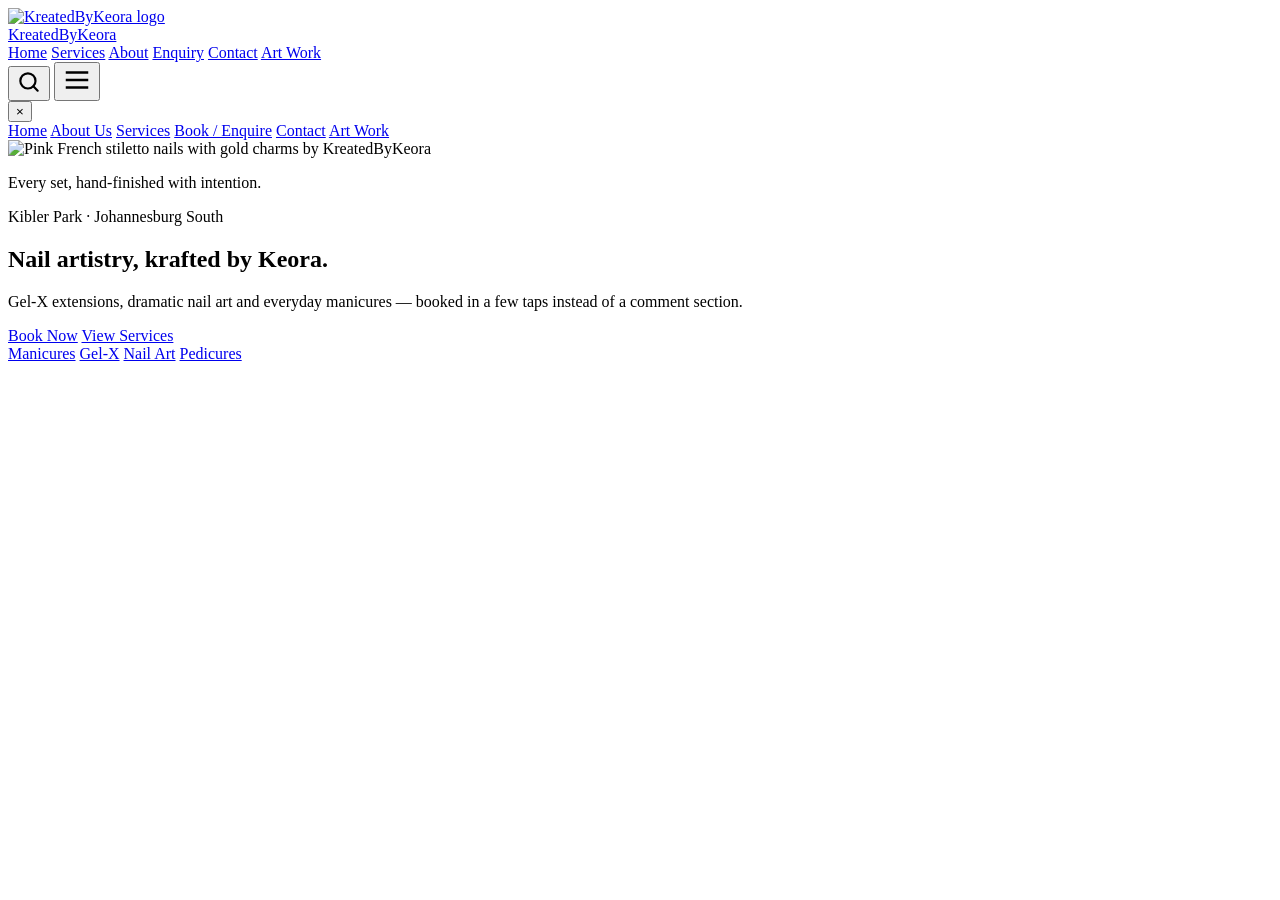
==== index.html @ 363672fc "Add quick categories section to index.html" ====
<!DOCTYPE html>
<html lang="en">
<head>
<meta charset="UTF-8">
<meta name="viewport" content="width=device-width, initial-scale=1.0">
<title>KreatedByKeora — Nail Artistry Studio, Kibler Park</title>
<meta name="description" content="Gel-X extensions, custom nail art and manicures by Keora — a nail artistry studio based in Kibler Park, Johannesburg South. Book online.">
<meta name="keywords" content="nail artist Johannesburg South, Kibler Park nail studio, Gel-X extensions, custom nail art, manicure, pedicure, book nails online, KreatedByKeora">
<meta name="author" content="Nonkululeko Sibiya">
<meta name="referrer" content="strict-origin-when-cross-origin">
<meta name="robots" content="index, follow">

<link rel="preconnect" href="https://fonts.googleapis.com">
<link rel="preconnect" href="https://fonts.gstatic.com" crossorigin>
<link href="https://fonts.googleapis.com/css2?family=Fraunces:opsz,wght@9..144,500;9..144,600;9..144,700&family=Manrope:wght@400;500;600;700&display=swap" rel="stylesheet">
<link rel="stylesheet" href="css/style.css">
</head>
<body>
<!-- ============ HEADER ============ -->
<header class="site-header">
  <div class="wrap">
    <a href="index.html" class="brand">
      <img src="images/hero/logo-96.jpg" width="34" height="34" alt="KreatedByKeora logo">
      <br>
      KreatedByKeora
    </a>
 <nav class="top-links" aria-label="Primary">
      <a href="index.html" class="active" aria-current="page">Home</a>
      <a href="services.html">Services</a>
      <a href="about.html">About</a>
      <a href="enquiry.html">Enquiry</a>
      <a href="contact.html">Contact</a>
      <a href="art_work.html">Art Work</a>
    </nav>
    <div class="header-actions">
      <button class="search-toggle" type="button" aria-label="Search the website" aria-expanded="false" aria-controls="search-panel" data-search-open>
        <svg width="26px" height="26px" viewBox="0 0 24 24" fill="none" stroke="currentColor" stroke-width="2" stroke-linecap="round" aria-hidden="true"><circle cx="11" cy="11" r="7"/><path d="M20 20l-4-4"/></svg>
      </button>
      <button class="menu-toggle" aria-label="Open menu" aria-expanded="false" data-menu-open>
      <svg  width="30px" height="30px" viewBox="0 0 24 24" fill="none" stroke="currentColor" stroke-width="2"><path d="M3 6h18M3 12h18M3 18h18"/></svg>
    </button>
    </div>
  </div>
</header>

<!-- ============ SITE SEARCH PANEL (opened by the magnifier in the header; logic in js/search.js) ============ -->
<div class="search-panel" id="search-panel" data-search-panel hidden>
  <div class="wrap">
    <form class="search-form" role="search" data-search-form novalidate>
      <label class="sr-only" for="site-search">Search the KreatedByKeora website</label>
      <input type="search" id="site-search" name="q" placeholder="Search services, prices, art work…" autocomplete="off" data-search-input>
      <button type="button" class="search-close" aria-label="Close search" data-search-close>&times;</button>
    </form>
    <p class="search-status" role="status" aria-live="polite" data-search-status>Search services, prices, policies, art work and more.</p>
    <ul class="search-results" data-search-results></ul>
  </div>
</div>

<!-- ============ MOBILE DRAWER ============ -->
<div class="drawer" data-drawer>
  <div class="drawer-panel">
    <button class="drawer-close" aria-label="Close menu" data-menu-close>&times;</button>
    <nav aria-label="Mobile">
      <a href="index.html">Home</a>
      <a href="about.html">About Us</a>
      <a href="services.html">Services</a>
      <a href="enquiry.html">Book / Enquire</a>
      <a href="contact.html">Contact</a>
      <a href="art_work.html">Art Work</a>

    </nav>
  </div>
</div>

<main>
  <div class="wrap">

    <!-- ============ HERO ============ -->
    <section class="hero">
      <div class="hero-media">
        <picture>
              <source type="image/webp" srcset="images/portfolio/thumbs/pink-french-gold-charms-stilettos-480.webp 480w, images/portfolio/thumbs/pink-french-gold-charms-stilettos-960.webp 960w, images/portfolio/pink-french-gold-charms-stilettos.webp 1200w" sizes="(min-width: 860px) 50vw, 100vw">
              <img src="images/portfolio/thumbs/pink-french-gold-charms-stilettos-960.jpg" srcset="images/portfolio/thumbs/pink-french-gold-charms-stilettos-480.jpg 480w, images/portfolio/thumbs/pink-french-gold-charms-stilettos-960.jpg 960w, images/portfolio/pink-french-gold-charms-stilettos.jpg 1200w" sizes="(min-width: 860px) 50vw, 100vw" width="1200" height="1228" alt="Pink French stiletto nails with gold charms by KreatedByKeora" fetchpriority="high" decoding="async">
            </picture>
       <p><span class="hero-caption">Every set, hand-finished with intention.</span></p>
      </div>
 <div class="hero-copy">
        <span class="eyebrow">Kibler Park · Johannesburg South</span>
        <h1>Nail artistry, <span>krafted</span> by Keora.</h1>
        <div class="swipe"></div>
        <p>Gel-X extensions, dramatic nail art and everyday manicures — booked in a few taps instead of a comment section.</p>
        <div class="hero-actions">
          <a href="enquiry.html" class="btn btn-primary">Book Now</a>
          <a href="services.html" class="btn btn-outline">View Services</a>
        </div>
      </div>
    </section>

 <!-- Quick categories -->
    <section> 
      <div class="chip-row">
        <a class="chip active" href="services.html#manicures">Manicures</a>
        <a class="chip" href="services.html#gel-x">Gel-X</a>
        <a class="chip" href="services.html#nail-art">Nail Art</a>
        <a class="chip" href="services.html#pedicures">Pedicures</a>
      </div>
    </section>
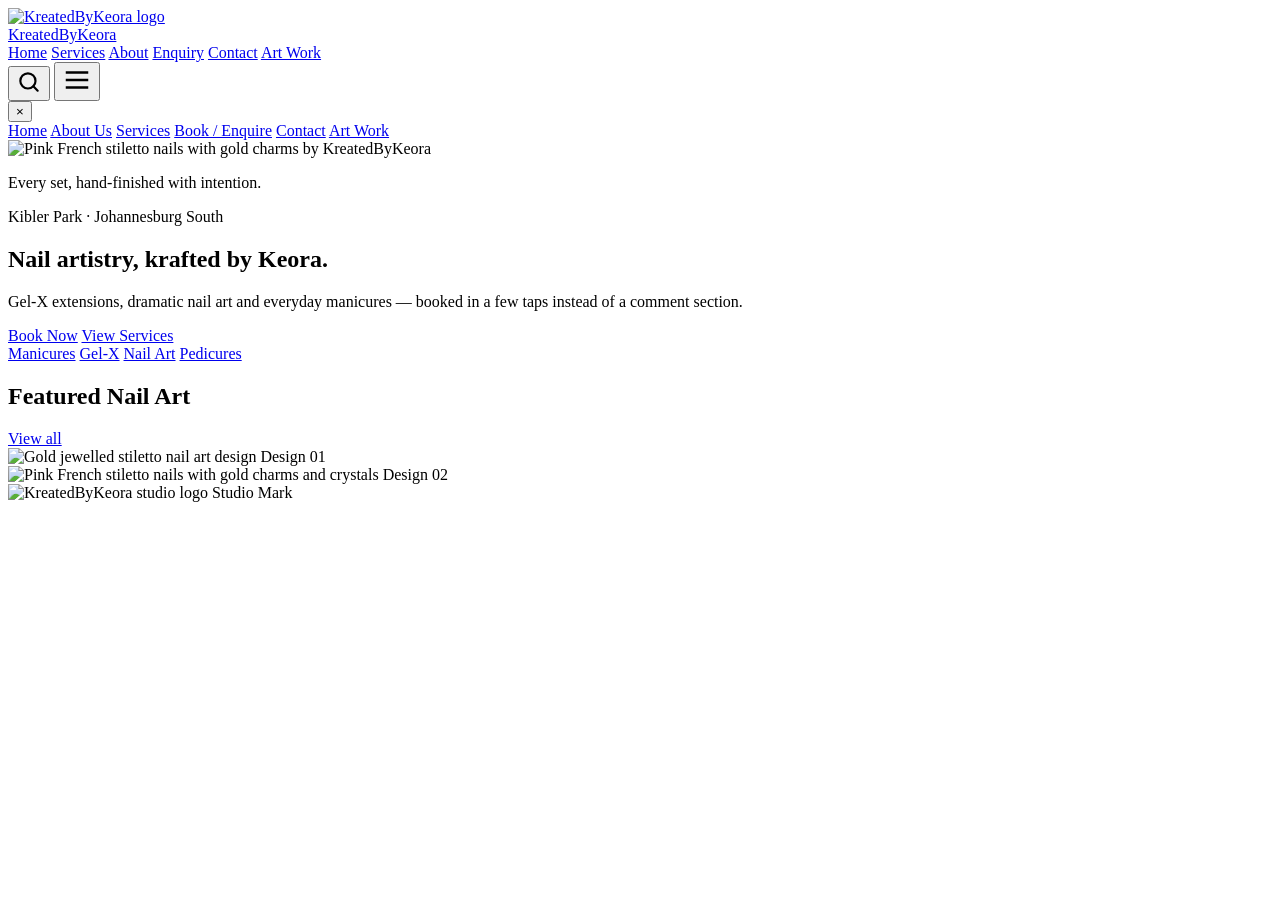
==== commit ecb68a7a: "Add featured nail art section to index.html Added a new section for featured nail art with images an" ====
--- a/index.html
+++ b/index.html
@@ -106,6 +106,33 @@
       </div>
     </section>
 
+  <!-- Featured nail art -->
+    <section>
+      <div class="section-head">
+        <h2>Featured Nail Art</h2>
+        <a href="services.html" class="see-all">View all</a>
+      </div>
+      <div class="grid-3">
+        <div class="thumb">
+          <picture>
+              <source type="image/webp" srcset="images/portfolio/thumbs/gold-jewel-nails-480.webp 480w, images/portfolio/thumbs/gold-jewel-nails-960.webp 960w" sizes="(min-width: 1120px) 360px, (min-width: 600px) 33vw, 50vw">
+              <img src="images/portfolio/thumbs/gold-jewel-nails-480.jpg" srcset="images/portfolio/thumbs/gold-jewel-nails-480.jpg 480w, images/portfolio/thumbs/gold-jewel-nails-960.jpg 960w" sizes="(min-width: 1120px) 360px, (min-width: 600px) 33vw, 50vw" width="480" height="640" alt="Gold jewelled stiletto nail art design" loading="lazy" decoding="async">
+            </picture>
+          <span class="thumb-label">Design 01</span>
+        </div>
+        <div class="thumb">
+          <picture>
+              <source type="image/webp" srcset="images/portfolio/thumbs/pink-french-gold-charms-stilettos-480.webp 480w, images/portfolio/thumbs/pink-french-gold-charms-stilettos-960.webp 960w" sizes="(min-width: 1120px) 360px, (min-width: 600px) 33vw, 50vw">
+              <img src="images/portfolio/thumbs/pink-french-gold-charms-stilettos-480.jpg" srcset="images/portfolio/thumbs/pink-french-gold-charms-stilettos-480.jpg 480w, images/portfolio/thumbs/pink-french-gold-charms-stilettos-960.jpg 960w" sizes="(min-width: 1120px) 360px, (min-width: 600px) 33vw, 50vw" width="480" height="491" alt="Pink French stiletto nails with gold charms and crystals" loading="lazy" decoding="async">
+            </picture>
+          <span class="thumb-label">Design 02</span>
+        </div>
+        <div class="thumb">
+          <img src="images/hero/logo.jpeg" width="429" height="429" alt="KreatedByKeora studio logo" loading="lazy" decoding="async">
+          <span class="thumb-label">Studio Mark</span>
+        </div>
+      </div>
+    </section>
 
 
 
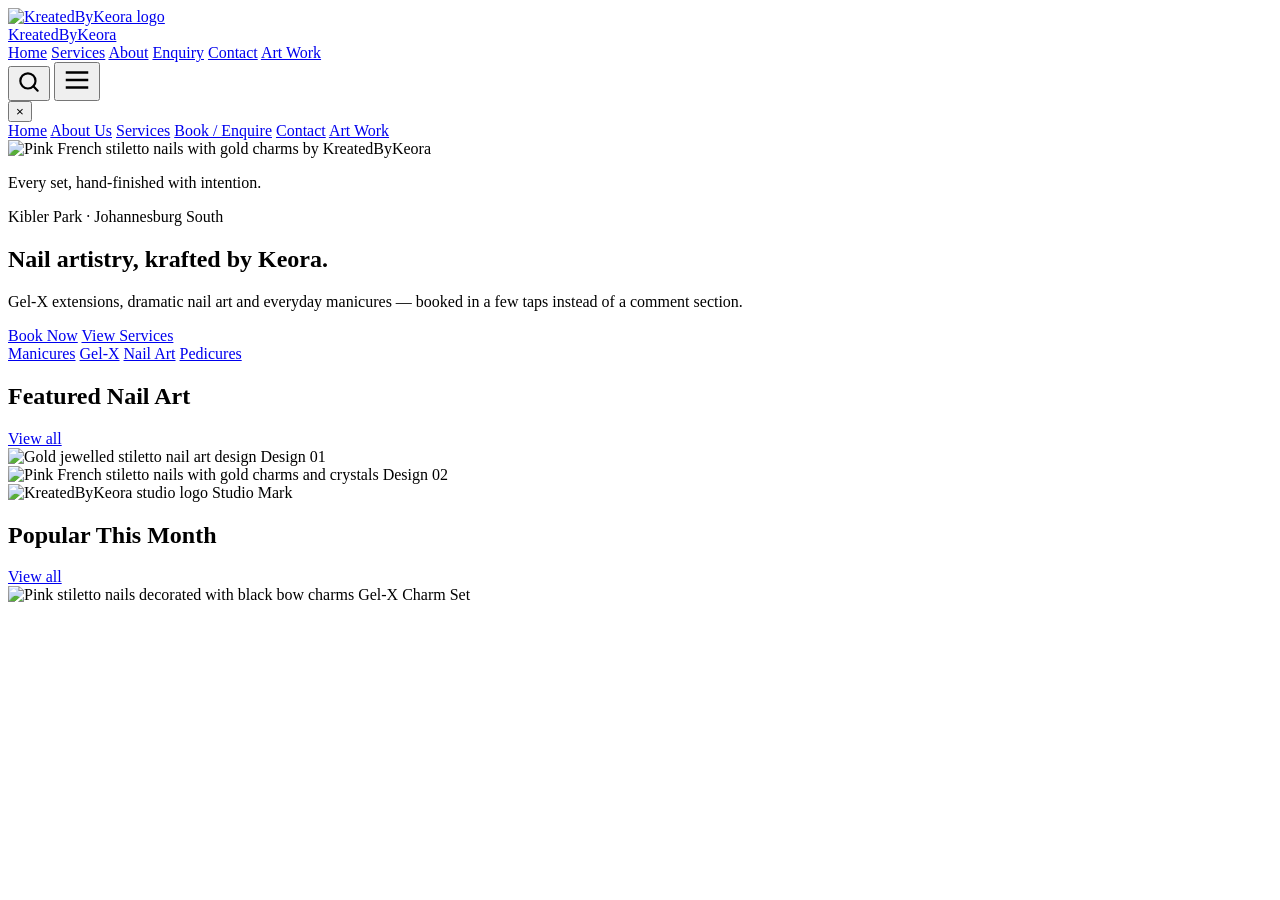
==== commit 1fef9c86: "Add 'Popular This Month' section to index.html Added a new section for popular items this month with" ====
--- a/index.html
+++ b/index.html
@@ -134,7 +134,21 @@
       </div>
     </section>
 
-
+ <!-- Popular this month -->
+    <section>
+      <div class="section-head">
+        <h2>Popular This Month</h2>
+        <a href="services.html" class="see-all">View all</a>
+      </div>
+      <div class="grid-3">
+        <div class="thumb">
+          <picture>
+              <source type="image/webp" srcset="images/portfolio/thumbs/black-bow-charm-nails-480.webp 480w, images/portfolio/thumbs/black-bow-charm-nails-960.webp 960w" sizes="(min-width: 1120px) 360px, (min-width: 600px) 33vw, 50vw">
+              <img src="images/portfolio/thumbs/black-bow-charm-nails-480.jpg" srcset="images/portfolio/thumbs/black-bow-charm-nails-480.jpg 480w, images/portfolio/thumbs/black-bow-charm-nails-960.jpg 960w" sizes="(min-width: 1120px) 360px, (min-width: 600px) 33vw, 50vw" width="480" height="566" alt="Pink stiletto nails decorated with black bow charms" loading="lazy" decoding="async">
+            </picture>
+          <span class="thumb-label">Gel-X Charm Set</span>
+        </div>
+   
 
 
 
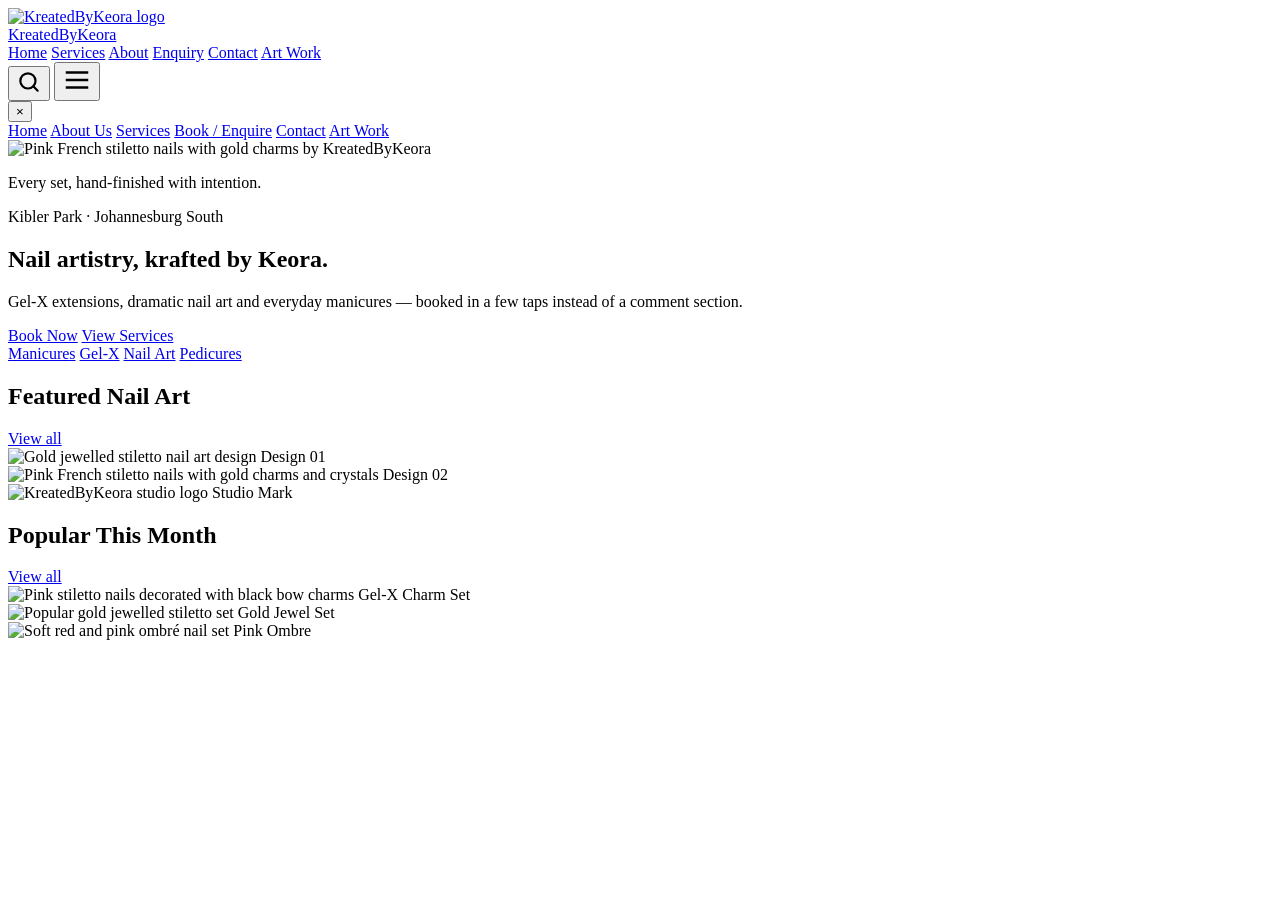
==== commit 37c5a093: "Add new nail sets to portfolio section" ====
--- a/index.html
+++ b/index.html
@@ -148,7 +148,23 @@
             </picture>
           <span class="thumb-label">Gel-X Charm Set</span>
         </div>
-   
+    <div class="thumb">
+          <picture>
+              <source type="image/webp" srcset="images/portfolio/thumbs/gold-jewelled-stilettos-480.webp 480w, images/portfolio/thumbs/gold-jewelled-stilettos-960.webp 960w" sizes="(min-width: 1120px) 360px, (min-width: 600px) 33vw, 50vw">
+              <img src="images/portfolio/thumbs/gold-jewelled-stilettos-480.jpg" srcset="images/portfolio/thumbs/gold-jewelled-stilettos-480.jpg 480w, images/portfolio/thumbs/gold-jewelled-stilettos-960.jpg 960w" sizes="(min-width: 1120px) 360px, (min-width: 600px) 33vw, 50vw" width="480" height="640" alt="Popular gold jewelled stiletto set" loading="lazy" decoding="async">
+            </picture>
+          <span class="thumb-label">Gold Jewel Set</span>
+        </div>
+        <div class="thumb">
+          <picture>
+              <source type="image/webp" srcset="images/portfolio/thumbs/red-pink-ombre-nails-480.webp 480w, images/portfolio/thumbs/red-pink-ombre-nails-960.webp 960w" sizes="(min-width: 1120px) 360px, (min-width: 600px) 33vw, 50vw">
+              <img src="images/portfolio/thumbs/red-pink-ombre-nails-480.jpg" srcset="images/portfolio/thumbs/red-pink-ombre-nails-480.jpg 480w, images/portfolio/thumbs/red-pink-ombre-nails-960.jpg 960w" sizes="(min-width: 1120px) 360px, (min-width: 600px) 33vw, 50vw" width="480" height="640" alt="Soft red and pink ombré nail set" loading="lazy" decoding="async">
+            </picture>
+          <span class="thumb-label">Pink Ombre</span>
+        </div>
+      </div>
+    </section>
+
 
 
 
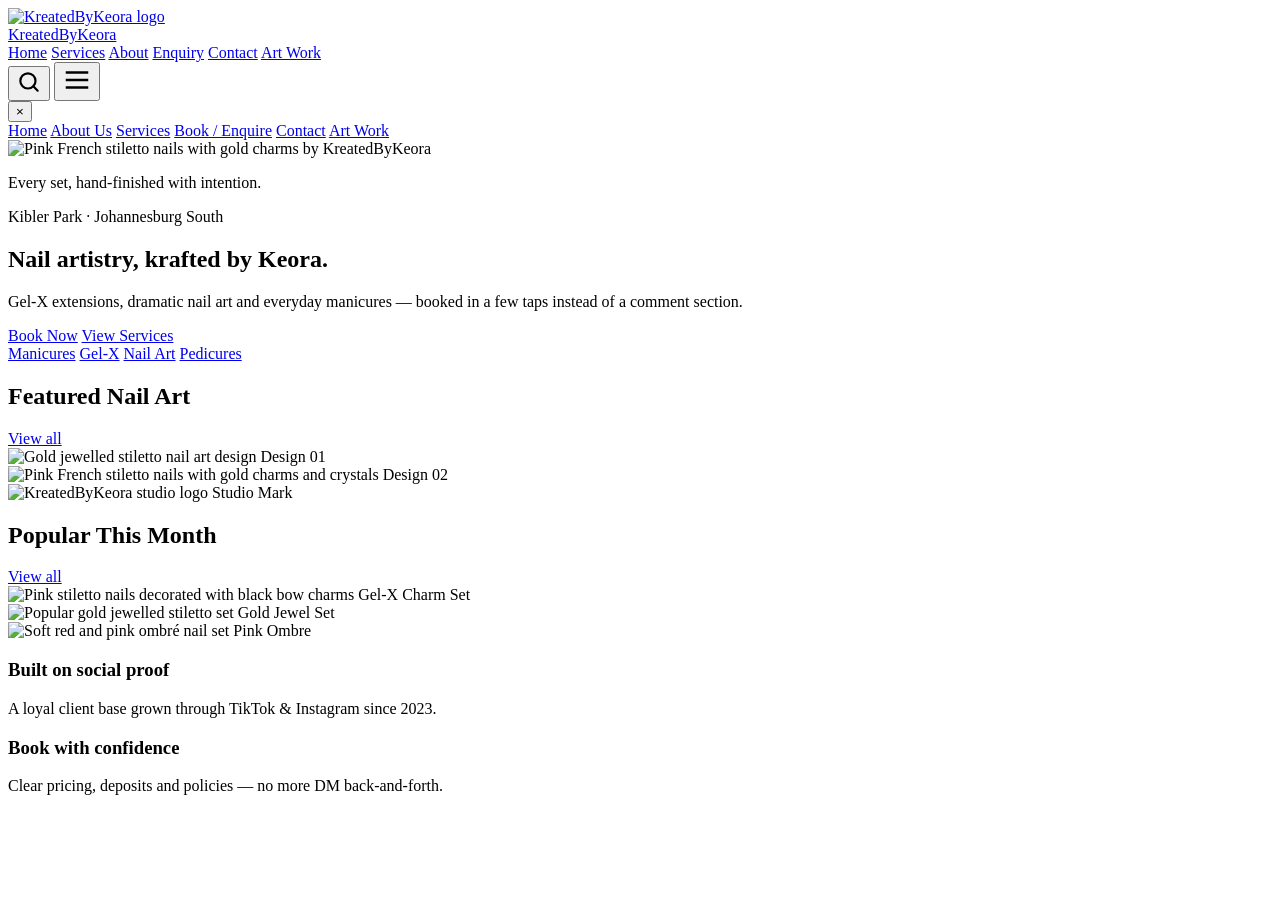
==== commit e0fa19e1: "Add trust section with client confidence pillars Added a new section highlighting trust factors for " ====
--- a/index.html
+++ b/index.html
@@ -165,6 +165,22 @@
       </div>
     </section>
 
+ <!-- Trust strip -->
+    <section>
+      <div class="pillars">
+        <div class="pillar">
+          <h3>Built on social proof</h3>
+          <p>A loyal client base grown through TikTok &amp; Instagram since 2023.</p>
+        </div>
+        <div class="pillar">
+          <h3>Book with confidence</h3>
+          <p>Clear pricing, deposits and policies — no more DM back-and-forth.</p>
+        </div>
+      </div>
+    </section>
+
+  </div>
+</main>
 
 
 
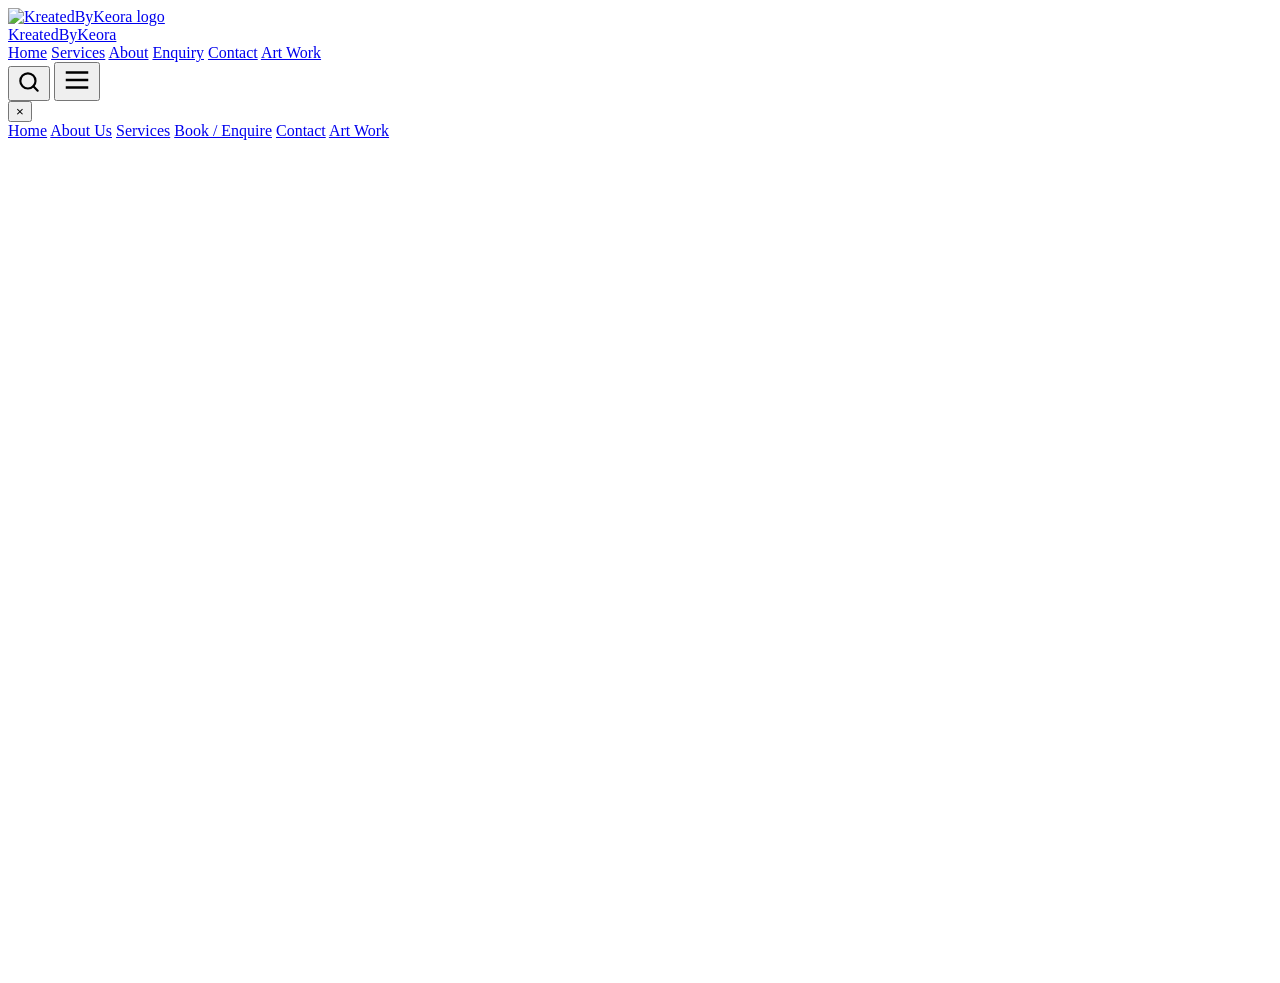
==== commit e324504f: "Add footer section with social links and scripts" ====
--- a/index.html
+++ b/index.html
@@ -182,6 +182,28 @@
   </div>
 </main>
 
+<!-- ============ FOOTER ============ -->
+<footer class="site-footer">
+  <div class="wrap">
+    <div class="brand"><img src="images/hero/logo-96.jpg" width="32" height="32" alt="" loading="lazy"> KreatedByKeora</div>
+    <p>Nail artistry studio based in Kibler Park, Johannesburg South. Bookings via website form or WhatsApp.</p>
+    <div class="social-row">
+      <a class="social-btn whatsapp" href="https://wa.me/27820951275" target="_blank" rel="noopener">WhatsApp</a>
+      <a class="social-btn" href="tel:+27820951275">Call</a>
+    </div>
+    <div class="footer-links">
+      <a href="https://instagram.com/kreatedbykeora" target="_blank" rel="noopener">Instagram</a>
+      <a href="https://tiktok.com/@kreatedbykeora" target="_blank" rel="noopener">TikTok</a>
+      <a href="contact.html">Studio address</a>
+    </div>
+    <p>&copy; Nonkululeko Sibiya ST10502108 2026 KreatedByKeora. All rights reserved.</p>
+  </div>
+</footer>
+
+<script src="js/main.js" defer></script>
+<script src="js/search.js" defer></script>
+</body>
+</html>
 
 
 
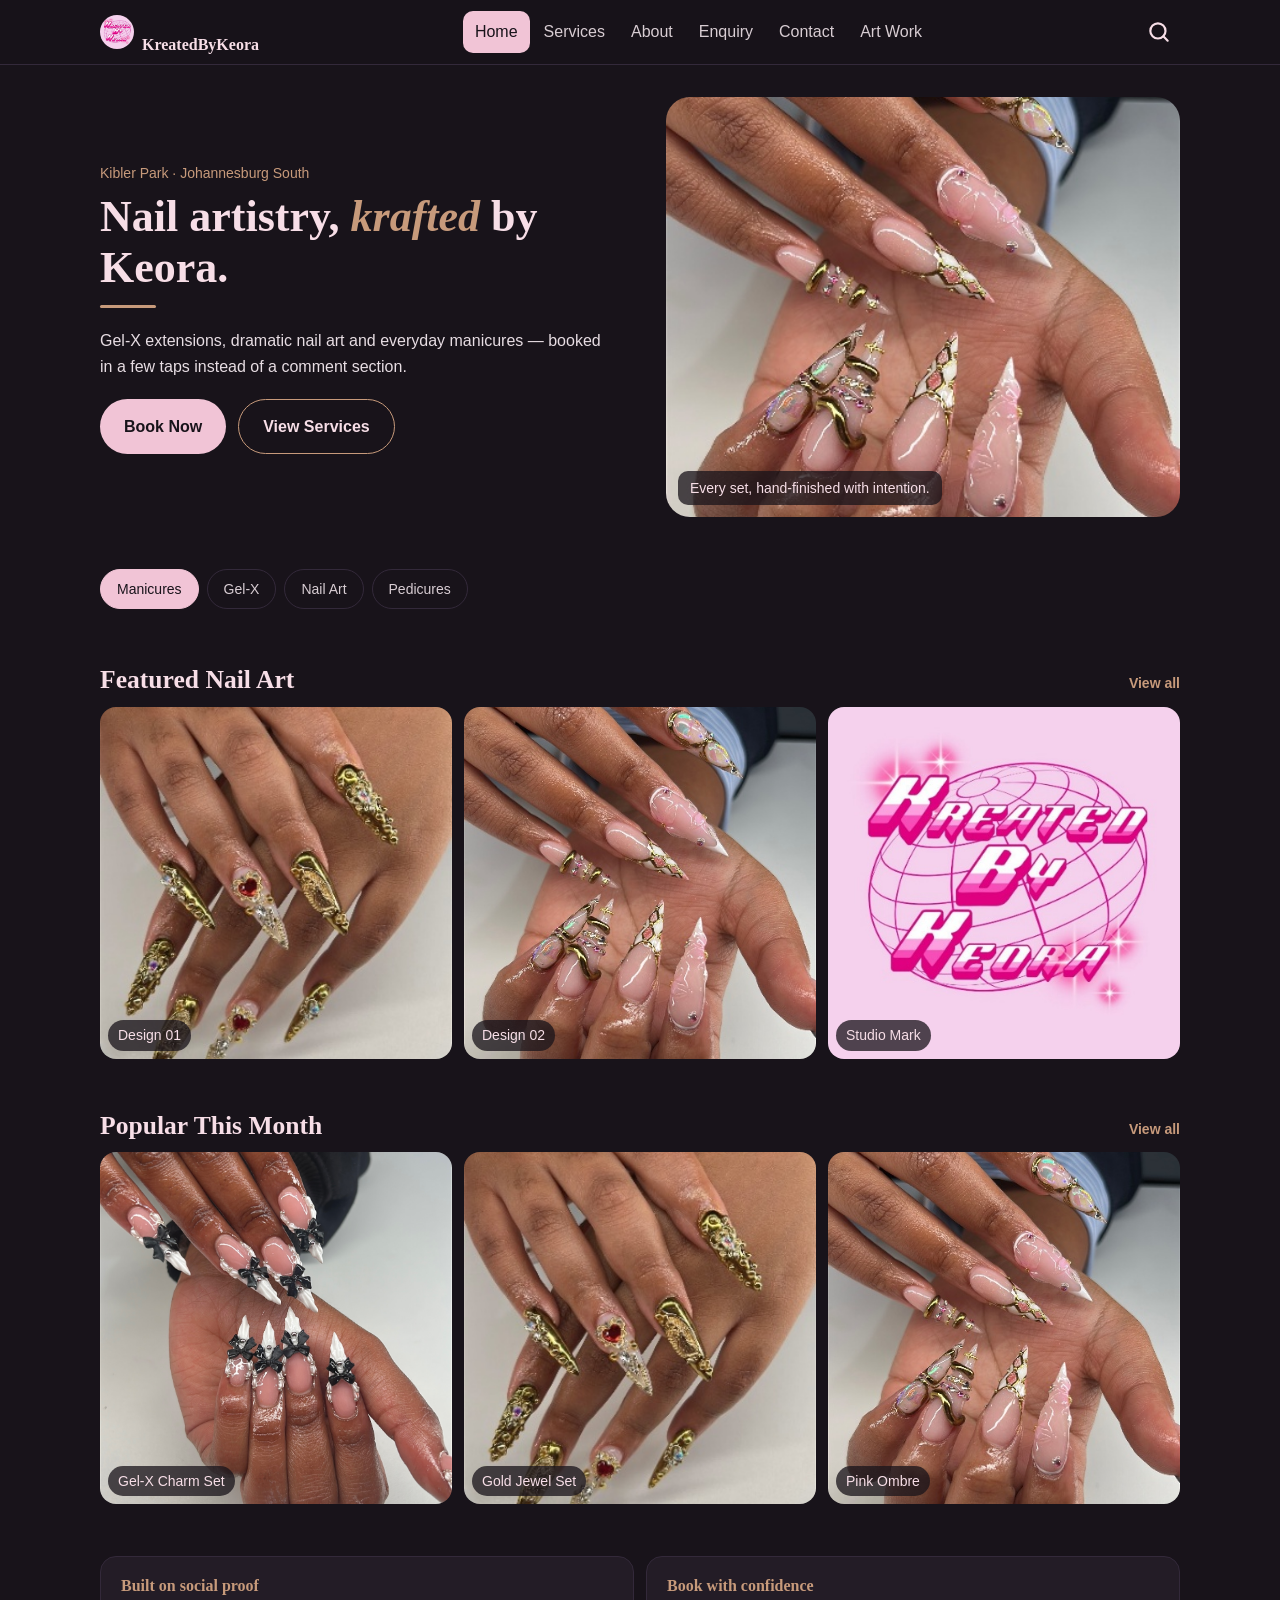
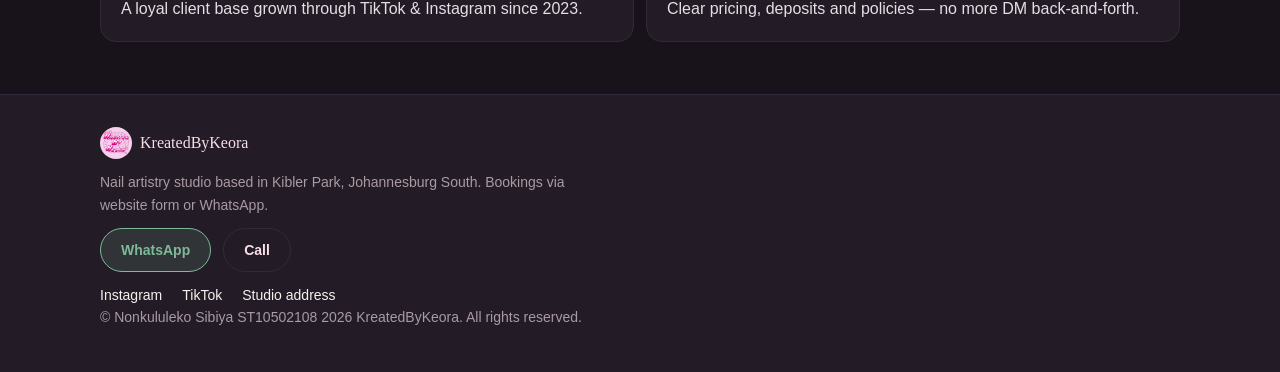
==== commit 148a89b9: "Code arrangement" ====
--- a/index.html
+++ b/index.html
@@ -16,21 +16,22 @@
 <link rel="stylesheet" href="css/style.css">
 </head>
 <body>
+
 <!-- ============ HEADER ============ -->
 <header class="site-header">
   <div class="wrap">
     <a href="index.html" class="brand">
-      <img src="images/hero/logo-96.jpg" width="34" height="34" alt="KreatedByKeora logo">
+      <img src="images/hero/logo.jpeg" alt="KreatedByKeora logo">
       <br>
       KreatedByKeora
     </a>
- <nav class="top-links" aria-label="Primary">
-      <a href="index.html" class="active" aria-current="page">Home</a>
+    <nav class="top-links" aria-label="Primary">
+      <a href="index.html" class="active">Home</a>
       <a href="services.html">Services</a>
       <a href="about.html">About</a>
       <a href="enquiry.html">Enquiry</a>
       <a href="contact.html">Contact</a>
-      <a href="art_work.html">Art Work</a>
+      <a href="art_work.html"> Art Work</a>
     </nav>
     <div class="header-actions">
       <button class="search-toggle" type="button" aria-label="Search the website" aria-expanded="false" aria-controls="search-panel" data-search-open>
@@ -56,6 +57,7 @@
   </div>
 </div>
 
+
 <!-- ============ MOBILE DRAWER ============ -->
 <div class="drawer" data-drawer>
   <div class="drawer-panel">
@@ -66,7 +68,7 @@
       <a href="services.html">Services</a>
       <a href="enquiry.html">Book / Enquire</a>
       <a href="contact.html">Contact</a>
-      <a href="art_work.html">Art Work</a>
+      <a href="art_work.html"> Art Work</a>
 
     </nav>
   </div>
@@ -78,13 +80,10 @@
     <!-- ============ HERO ============ -->
     <section class="hero">
       <div class="hero-media">
-        <picture>
-              <source type="image/webp" srcset="images/portfolio/thumbs/pink-french-gold-charms-stilettos-480.webp 480w, images/portfolio/thumbs/pink-french-gold-charms-stilettos-960.webp 960w, images/portfolio/pink-french-gold-charms-stilettos.webp 1200w" sizes="(min-width: 860px) 50vw, 100vw">
-              <img src="images/portfolio/thumbs/pink-french-gold-charms-stilettos-960.jpg" srcset="images/portfolio/thumbs/pink-french-gold-charms-stilettos-480.jpg 480w, images/portfolio/thumbs/pink-french-gold-charms-stilettos-960.jpg 960w, images/portfolio/pink-french-gold-charms-stilettos.jpg 1200w" sizes="(min-width: 860px) 50vw, 100vw" width="1200" height="1228" alt="Pink French stiletto nails with gold charms by KreatedByKeora" fetchpriority="high" decoding="async">
-            </picture>
+        <img src="images/portfolio/pink-french-charms.jpeg" alt="Pink chrome nail art with gold charms by KreatedByKeora">
        <p><span class="hero-caption">Every set, hand-finished with intention.</span></p>
       </div>
- <div class="hero-copy">
+      <div class="hero-copy">
         <span class="eyebrow">Kibler Park · Johannesburg South</span>
         <h1>Nail artistry, <span>krafted</span> by Keora.</h1>
         <div class="swipe"></div>
@@ -106,7 +105,7 @@
       </div>
     </section>
 
-  <!-- Featured nail art -->
+    <!-- Featured nail art -->
     <section>
       <div class="section-head">
         <h2>Featured Nail Art</h2>
@@ -114,27 +113,21 @@
       </div>
       <div class="grid-3">
         <div class="thumb">
-          <picture>
-              <source type="image/webp" srcset="images/portfolio/thumbs/gold-jewel-nails-480.webp 480w, images/portfolio/thumbs/gold-jewel-nails-960.webp 960w" sizes="(min-width: 1120px) 360px, (min-width: 600px) 33vw, 50vw">
-              <img src="images/portfolio/thumbs/gold-jewel-nails-480.jpg" srcset="images/portfolio/thumbs/gold-jewel-nails-480.jpg 480w, images/portfolio/thumbs/gold-jewel-nails-960.jpg 960w" sizes="(min-width: 1120px) 360px, (min-width: 600px) 33vw, 50vw" width="480" height="640" alt="Gold jewelled stiletto nail art design" loading="lazy" decoding="async">
-            </picture>
+          <img src="images/portfolio/gold-jewel-nails.jpeg" alt="Gold jewelled stiletto nail art design">
           <span class="thumb-label">Design 01</span>
         </div>
         <div class="thumb">
-          <picture>
-              <source type="image/webp" srcset="images/portfolio/thumbs/pink-french-gold-charms-stilettos-480.webp 480w, images/portfolio/thumbs/pink-french-gold-charms-stilettos-960.webp 960w" sizes="(min-width: 1120px) 360px, (min-width: 600px) 33vw, 50vw">
-              <img src="images/portfolio/thumbs/pink-french-gold-charms-stilettos-480.jpg" srcset="images/portfolio/thumbs/pink-french-gold-charms-stilettos-480.jpg 480w, images/portfolio/thumbs/pink-french-gold-charms-stilettos-960.jpg 960w" sizes="(min-width: 1120px) 360px, (min-width: 600px) 33vw, 50vw" width="480" height="491" alt="Pink French stiletto nails with gold charms and crystals" loading="lazy" decoding="async">
-            </picture>
+          <img src="images/portfolio/pink-french-charms.jpeg" alt="Pink chrome nails with gold charm accents">
           <span class="thumb-label">Design 02</span>
         </div>
         <div class="thumb">
-          <img src="images/hero/logo.jpeg" width="429" height="429" alt="KreatedByKeora studio logo" loading="lazy" decoding="async">
+          <img src="images/hero/logo.jpeg" alt="KreatedByKeora studio logo">
           <span class="thumb-label">Studio Mark</span>
         </div>
       </div>
     </section>
 
- <!-- Popular this month -->
+    <!-- Popular this month -->
     <section>
       <div class="section-head">
         <h2>Popular This Month</h2>
@@ -142,38 +135,29 @@
       </div>
       <div class="grid-3">
         <div class="thumb">
-          <picture>
-              <source type="image/webp" srcset="images/portfolio/thumbs/black-bow-charm-nails-480.webp 480w, images/portfolio/thumbs/black-bow-charm-nails-960.webp 960w" sizes="(min-width: 1120px) 360px, (min-width: 600px) 33vw, 50vw">
-              <img src="images/portfolio/thumbs/black-bow-charm-nails-480.jpg" srcset="images/portfolio/thumbs/black-bow-charm-nails-480.jpg 480w, images/portfolio/thumbs/black-bow-charm-nails-960.jpg 960w" sizes="(min-width: 1120px) 360px, (min-width: 600px) 33vw, 50vw" width="480" height="566" alt="Pink stiletto nails decorated with black bow charms" loading="lazy" decoding="async">
-            </picture>
+          <img src="images/portfolio/black-bow-charm-nails.jpg" alt="Popular gel-x design with pastel charms">
           <span class="thumb-label">Gel-X Charm Set</span>
         </div>
-    <div class="thumb">
-          <picture>
-              <source type="image/webp" srcset="images/portfolio/thumbs/gold-jewelled-stilettos-480.webp 480w, images/portfolio/thumbs/gold-jewelled-stilettos-960.webp 960w" sizes="(min-width: 1120px) 360px, (min-width: 600px) 33vw, 50vw">
-              <img src="images/portfolio/thumbs/gold-jewelled-stilettos-480.jpg" srcset="images/portfolio/thumbs/gold-jewelled-stilettos-480.jpg 480w, images/portfolio/thumbs/gold-jewelled-stilettos-960.jpg 960w" sizes="(min-width: 1120px) 360px, (min-width: 600px) 33vw, 50vw" width="480" height="640" alt="Popular gold jewelled stiletto set" loading="lazy" decoding="async">
-            </picture>
+        <div class="thumb">
+          <img src="images/portfolio/gold-jewel-nails.jpeg" alt="Popular gold jewelled stiletto set">
           <span class="thumb-label">Gold Jewel Set</span>
         </div>
         <div class="thumb">
-          <picture>
-              <source type="image/webp" srcset="images/portfolio/thumbs/red-pink-ombre-nails-480.webp 480w, images/portfolio/thumbs/red-pink-ombre-nails-960.webp 960w" sizes="(min-width: 1120px) 360px, (min-width: 600px) 33vw, 50vw">
-              <img src="images/portfolio/thumbs/red-pink-ombre-nails-480.jpg" srcset="images/portfolio/thumbs/red-pink-ombre-nails-480.jpg 480w, images/portfolio/thumbs/red-pink-ombre-nails-960.jpg 960w" sizes="(min-width: 1120px) 360px, (min-width: 600px) 33vw, 50vw" width="480" height="640" alt="Soft red and pink ombré nail set" loading="lazy" decoding="async">
-            </picture>
+          <img src="images/portfolio/pink-french-charms.jpeg" alt="Soft pink ombre nail set">
           <span class="thumb-label">Pink Ombre</span>
         </div>
       </div>
     </section>
 
- <!-- Trust strip -->
+    <!-- Trust strip -->
     <section>
       <div class="pillars">
         <div class="pillar">
-          <h3>Built on social proof</h3>
+          <h4>Built on social proof</h4>
           <p>A loyal client base grown through TikTok &amp; Instagram since 2023.</p>
         </div>
         <div class="pillar">
-          <h3>Book with confidence</h3>
+          <h4>Book with confidence</h4>
           <p>Clear pricing, deposits and policies — no more DM back-and-forth.</p>
         </div>
       </div>
@@ -185,7 +169,7 @@
 <!-- ============ FOOTER ============ -->
 <footer class="site-footer">
   <div class="wrap">
-    <div class="brand"><img src="images/hero/logo-96.jpg" width="32" height="32" alt="" loading="lazy"> KreatedByKeora</div>
+    <div class="brand"><img src="images/hero/logo.jpeg" alt=""> KreatedByKeora</div>
     <p>Nail artistry studio based in Kibler Park, Johannesburg South. Bookings via website form or WhatsApp.</p>
     <div class="social-row">
       <a class="social-btn whatsapp" href="https://wa.me/27820951275" target="_blank" rel="noopener">WhatsApp</a>
@@ -200,15 +184,10 @@
   </div>
 </footer>
 
+<!-- ============ STICKY BOTTOM TAB BAR (mobile) ============ -->
+
+
 <script src="js/main.js" defer></script>
 <script src="js/search.js" defer></script>
 </body>
 </html>
-
-
-
-
-
-
-  
-
--- a/css/style.css
+++ b/css/style.css
@@ -0,0 +1,951 @@
+/* ---------- 1. CSS RESET ---------- */
+*, *::before, *::after { box-sizing: border-box; }
+html, body, h1, h2, h3, h4, p, ul, ol, li, figure { margin: 0; padding: 0; }
+ul, ol { list-style: none; }
+img { max-width: 100%; display: block; }
+a { text-decoration: none; color: inherit; }
+button { font: inherit; background: none; border: none; cursor: pointer; color: inherit; }
+input, textarea, select { font: inherit; color: inherit; }
+html { -webkit-text-size-adjust: 100%; }
+
+@media (prefers-reduced-motion: reduce) {
+  *, *::before, *::after {
+    animation-duration: 0.001ms !important;
+    transition-duration: 0.001ms !important;
+  }
+}
+
+/* ---------- 2. DESIGN TOKENS ---------- */
+:root {
+  /* Colour */
+  --charcoal:      #18131a;
+  --charcoal-raised:#231c26;
+  --charcoal-line:  #33293a;
+  --blush:          #f1c4d6;
+  --blush-soft:     #f7dee7;
+  --rose-gold:      #c79a7b;
+  --rose-gold-dim:  #9c7c67;
+  --cream:          #f7f1ee;
+  --success:        #7fb99a;
+  --error:          #e08a94;
+
+  /* Type */
+  --font-display: 'Fraunces', Georgia, serif;
+  --font-body: 'Manrope', -apple-system, BlinkMacSystemFont, 'Segoe UI', sans-serif;
+
+  /* Type scale (mobile) */
+  --step--1: 0.875rem;
+  --step-0:  1rem;
+  --step-1:  1.25rem;
+  --step-2:  1.6rem;
+  --step-3:  2rem;
+  --step-4:  2.6rem;
+
+  /* Spacing */
+  --space-1: 0.5rem;
+  --space-2: 0.75rem;
+  --space-3: 1.25rem;
+  --space-4: 2rem;
+  --space-5: 3.25rem;
+
+  /* Layout */
+  --wrap-max: 1120px;
+  --radius-s: 10px;
+  --radius-m: 16px;
+  --radius-l: 24px;
+  --header-h: 64px;
+  --tabbar-h: 68px;
+
+  --shadow-card: 0 12px 28px -12px rgba(0, 0, 0, 0.45);
+}
+
+/* ---------- 3. BASE ---------- */
+body {
+  background: var(--charcoal);
+  color: var(--cream);
+  font-family: var(--font-body);
+  font-size: var(--step-0);
+  line-height: 1.6;
+  padding-bottom: calc(var(--tabbar-h) + var(--space-2));
+}
+
+h1, h2, h3, h4 {
+  font-family: var(--font-display);
+  color: var(--blush-soft);
+  line-height: 1.15;
+  font-weight: 600;
+}
+
+h1 { font-size: var(--step-3); margin-bottom: var(--space-2); }
+h2 { font-size: var(--step-2); }
+h3 { font-size: var(--step-1); margin-bottom: var(--space-1); }
+h4 { font-size: var(--step-0); color: var(--rose-gold); }
+
+p { max-width: 62ch; color: #e7dde3; }
+
+.wrap {
+  width: 100%;
+  max-width: var(--wrap-max);
+  margin-inline: auto;
+  padding-inline: var(--space-3);
+}
+
+main {
+  display: block;
+  padding-top: var(--space-4);
+}
+
+main > .wrap > section,
+main > .wrap > * + section {
+  margin-bottom: var(--space-5);
+}
+
+.eyebrow {
+  display: inline-block;
+  font-family: var(--font-body);
+  font-size: var(--step--1);
+  color: var(--rose-gold);
+  margin-bottom: var(--space-1);
+}
+
+.swipe {
+  width: 56px;
+  height: 3px;
+  background: var(--rose-gold);
+  border-radius: 999px;
+  margin: var(--space-2) 0 var(--space-3);
+}
+
+/* ---------- 4. HEADER / NAV ---------- */
+.site-header {
+  position: sticky;
+  top: 0;
+  z-index: 40;
+  background: rgba(24, 19, 26, 0.92);
+  backdrop-filter: blur(8px);
+  border-bottom: 1px solid var(--charcoal-line);
+}
+
+.site-header .wrap {
+  height: var(--header-h);
+  display: flex;
+  align-items: center;
+  justify-content: space-between;
+  gap: var(--space-2);
+}
+
+.site-header .brand {
+  display: flex;
+  align-items: center;
+  gap: var(--space-1);
+  font-family: var(--font-display);
+  font-weight: 600;
+  color: var(--blush-soft);
+  font-size: var(--step-0);
+}
+
+.site-header .brand img {
+  width: 34px;
+  height: 34px;
+  border-radius: 50%;
+  object-fit: cover;
+}
+
+.site-header .brand h1 { font-size: var(--step-0); margin: 0; }
+
+.back-link {
+  display: inline-flex;
+  align-items: center;
+  gap: 6px;
+  color: var(--blush-soft);
+  font-weight: 500;
+  transition: color 0.15s ease;
+}
+.back-link:hover,
+.back-link:focus-visible { color: var(--rose-gold); }
+
+/* Top nav hidden on mobile, shown at desktop breakpoint */
+.top-links {
+  display: none;
+}
+
+.top-links a {
+  padding: var(--space-1) var(--space-2);
+  color: #d8cdd3;
+  font-weight: 500;
+  border-radius: var(--radius-s);
+  transition: color 0.15s ease, background-color 0.15s ease;
+}
+
+.top-links a:hover,
+.top-links a:focus-visible {
+  color: var(--blush-soft);
+  background: var(--charcoal-raised);
+}
+
+.top-links a.active {
+  color: var(--charcoal);
+  background: var(--blush);
+}
+
+.menu-toggle {
+  display: inline-flex;
+  padding: var(--space-1);
+  border-radius: var(--radius-s);
+  color: var(--blush-soft);
+}
+.menu-toggle:hover,
+.menu-toggle:focus-visible { background: var(--charcoal-raised); }
+
+/* ---------- 5. MOBILE DRAWER ---------- */
+.drawer {
+  position: fixed;
+  inset: 0;
+  z-index: 50;
+  background: rgba(0, 0, 0, 0.55);
+  opacity: 0;
+  pointer-events: none;
+  transition: opacity 0.2s ease;
+}
+
+.drawer.is-open {
+  opacity: 1;
+  pointer-events: auto;
+}
+
+.drawer-panel {
+  position: absolute;
+  top: 0;
+  right: 0;
+  height: 100%;
+  width: min(78vw, 320px);
+  background: var(--charcoal-raised);
+  border-left: 1px solid var(--charcoal-line);
+  padding: var(--space-4) var(--space-3);
+  transform: translateX(100%);
+  transition: transform 0.25s ease;
+}
+
+.drawer.is-open .drawer-panel { transform: translateX(0); }
+
+.drawer-close {
+  font-size: 1.75rem;
+  line-height: 1;
+  color: var(--blush-soft);
+  margin-bottom: var(--space-3);
+}
+
+.drawer nav {
+  display: flex;
+  flex-direction: column;
+  gap: var(--space-1);
+}
+
+.drawer nav a {
+  padding: var(--space-2);
+  border-radius: var(--radius-s);
+  color: var(--cream);
+  font-weight: 500;
+}
+.drawer nav a:hover,
+.drawer nav a:focus-visible { background: var(--charcoal-line); color: var(--blush-soft); }
+
+/* ---------- 6. BUTTONS ---------- */
+.btn {
+  display: inline-flex;
+  align-items: center;
+  justify-content: center;
+  padding: 0.85rem 1.5rem;
+  border-radius: 999px;
+  font-weight: 600;
+  font-size: var(--step-0);
+  transition: transform 0.15s ease, background-color 0.15s ease, color 0.15s ease, box-shadow 0.15s ease;
+}
+
+.btn-primary {
+  background: var(--blush);
+  color: var(--charcoal);
+}
+.btn-primary:hover,
+.btn-primary:focus-visible {
+  background: var(--rose-gold);
+  color: var(--charcoal);
+}
+.btn-primary:active { transform: scale(0.98); }
+
+.btn-outline {
+  border: 1.5px solid var(--rose-gold);
+  color: var(--blush-soft);
+}
+.btn-outline:hover,
+.btn-outline:focus-visible {
+  background: var(--rose-gold);
+  color: var(--charcoal);
+}
+
+.btn-block { display: flex; width: 100%; }
+
+/* ---------- 7. HERO ---------- */
+.hero {
+  display: flex;
+  flex-direction: column;
+  gap: var(--space-3);
+}
+
+.hero-media { position: relative; border-radius: var(--radius-l); overflow: hidden; }
+.hero-media img { width: 100%; height: 62vw; max-height: 420px; object-fit: cover; }
+
+.hero-caption {
+  position: absolute;
+  left: var(--space-2);
+  bottom: var(--space-2);
+  background: rgba(24, 19, 26, 0.75);
+  color: var(--blush-soft);
+  padding: 6px 12px;
+  border-radius: var(--radius-s);
+  font-size: var(--step--1);
+}
+
+
+.hero-copy h1 span { color: var(--rose-gold); font-style: italic; }
+
+.hero-actions {
+  display: flex;
+  flex-wrap: wrap;
+  gap: var(--space-2);
+  margin-top: var(--space-3);
+}
+
+/* ---------- 8. CHIPS / FILTERS ---------- */
+.chip-row {
+  display: flex;
+  gap: var(--space-1);
+  overflow-x: auto;
+  padding-bottom: 4px;
+  scrollbar-width: none;
+}
+.chip-row::-webkit-scrollbar { display: none; }
+
+.chip {
+  flex: 0 0 auto;
+  padding: 0.5rem 1rem;
+  border-radius: 999px;
+  border: 1px solid var(--charcoal-line);
+  color: #d8cdd3;
+  font-size: var(--step--1);
+  font-weight: 500;
+  white-space: nowrap;
+  transition: background-color 0.15s ease, color 0.15s ease, border-color 0.15s ease;
+}
+.chip:hover,
+.chip:focus-visible { border-color: var(--rose-gold); color: var(--blush-soft); }
+.chip.active { background: var(--blush); color: var(--charcoal); border-color: var(--blush); }
+
+/* ---------- 9. GRIDS / CARDS ---------- */
+.section-head {
+  display: flex;
+  align-items: baseline;
+  justify-content: space-between;
+  margin-bottom: var(--space-2);
+}
+.see-all { color: var(--rose-gold); font-weight: 600; font-size: var(--step--1); }
+.see-all:hover, .see-all:focus-visible { color: var(--blush); }
+
+.grid-3, .grid-2, .gallery-grid {
+  display: grid;
+  gap: var(--space-2);
+}
+.grid-3 { grid-template-columns: repeat(2, 1fr); }
+.grid-2 { grid-template-columns: 1fr; }
+.gallery-grid { grid-template-columns: repeat(2, 1fr); }
+
+.thumb {
+  position: relative;
+  border-radius: var(--radius-m);
+  overflow: hidden;
+  background: var(--charcoal-raised);
+  aspect-ratio: 1 / 1;
+}
+.thumb img { width: 100%; height: 100%; object-fit: cover; transition: transform 0.3s ease; }
+.thumb:hover img { transform: scale(1.05); }
+
+.thumb-label {
+  position: absolute;
+  left: var(--space-1);
+  bottom: var(--space-1);
+  background: rgba(24, 19, 26, 0.75);
+  color: var(--blush-soft);
+  font-size: var(--step--1);
+  padding: 4px 10px;
+  border-radius: 999px;
+}
+
+.service-card {
+  background: var(--charcoal-raised);
+  border: 1px solid var(--charcoal-line);
+  border-radius: var(--radius-m);
+  overflow: hidden;
+  box-shadow: var(--shadow-card);
+  transition: border-color 0.15s ease;
+}
+.service-card:hover { border-color: var(--rose-gold); }
+.service-card .thumb { border-radius: 0; aspect-ratio: 4 / 3; }
+
+.service-body { padding: var(--space-2) var(--space-3) var(--space-3); }
+.service-body h3 { margin-bottom: 4px; }
+.price {
+  display: inline-block;
+  color: var(--rose-gold);
+  font-weight: 700;
+  margin-bottom: var(--space-1);
+}
+
+#empty-state {
+  display: none;
+  text-align: center;
+  color: #a99aa3;
+  padding: var(--space-4) 0;
+}
+#empty-state.is-visible { display: block; }
+
+.pillars {
+  display: grid;
+  gap: var(--space-2);
+  grid-template-columns: 1fr;
+}
+.pillar {
+  background: var(--charcoal-raised);
+  border: 1px solid var(--charcoal-line);
+  border-radius: var(--radius-m);
+  padding: var(--space-3);
+}
+
+.policy-list {
+  display: grid;
+  gap: var(--space-2);
+  grid-template-columns: 1fr;
+}
+.policy-item {
+  border-left: 3px solid var(--rose-gold);
+  padding-left: var(--space-2);
+}
+
+.story-block { margin-bottom: var(--space-4); }
+
+.gallery-note {
+  color: #a99aa3;
+  margin-bottom: var(--space-3);
+  font-size: var(--step--1);
+}
+/* ---------- 10. FORMS ---------- */
+form { display: flex; flex-direction: column; gap: var(--space-3); }
+
+.field { display: flex; flex-direction: column; gap: 6px; }
+.field label { font-weight: 600; font-size: var(--step--1); color: var(--blush-soft); }
+
+.field input,
+.field select,
+.field textarea {
+  background: var(--charcoal-raised);
+  border: 1px solid var(--charcoal-line);
+  border-radius: var(--radius-s);
+  padding: 0.75rem 1rem;
+  color: var(--cream);
+  transition: border-color 0.15s ease, box-shadow 0.15s ease;
+}
+
+.field textarea { min-height: 120px; resize: vertical; }
+
+.field input:hover,
+.field select:hover,
+.field textarea:hover { border-color: var(--rose-gold-dim); }
+
+.field input:focus,
+.field select:focus,
+.field textarea:focus {
+  outline: none;
+  border-color: var(--rose-gold);
+  box-shadow: 0 0 0 3px rgba(199, 154, 123, 0.25);
+}
+
+.field input::placeholder,
+.field textarea::placeholder { color: #8a7d84; }
+
+.file-input { padding: 0.6rem 1rem; }
+
+.error-msg {
+  display: none;
+  color: var(--error);
+  font-size: var(--step--1);
+}
+.field.is-invalid .error-msg { display: block; }
+.field.is-invalid input,
+.field.is-invalid select,
+.field.is-invalid textarea { border-color: var(--error); }
+
+.form-success {
+  display: none;
+  background: rgba(127, 185, 154, 0.15);
+  border: 1px solid var(--success);
+  color: var(--success);
+  padding: var(--space-2) var(--space-3);
+  border-radius: var(--radius-s);
+}
+.form-success.is-visible { display: block; }
+
+.privacy-note {
+  font-size: var(--step--1);
+  color: #a99aa3;
+  border: 1px dashed var(--charcoal-line);
+  border-radius: var(--radius-s);
+  padding: var(--space-2);
+}
+.privacy-note strong { color: var(--blush-soft); }
+
+/* ---------- 11. CONTACT PAGE ---------- */
+.map-frame {
+  border-radius: var(--radius-m);
+  overflow: hidden;
+  border: 1px solid var(--charcoal-line);
+  aspect-ratio: 16 / 10;
+}
+.map-frame iframe { width: 100%; height: 100%; border: 0; }
+
+.contact-list { display: flex; flex-direction: column; gap: var(--space-2); margin-bottom: var(--space-3); }
+.contact-list li {
+  display: flex;
+  align-items: center;
+  gap: var(--space-2);
+  color: #e7dde3;
+}
+.contact-list svg { flex: 0 0 auto; color: var(--rose-gold); }
+
+.social-row { display: flex; flex-wrap: wrap; gap: var(--space-2); margin-bottom: var(--space-2); }
+
+.social-btn {
+  display: inline-flex;
+  align-items: center;
+  padding: 0.6rem 1.25rem;
+  border-radius: 999px;
+  border: 1px solid var(--charcoal-line);
+  color: var(--blush-soft);
+  font-weight: 600;
+  font-size: var(--step--1);
+  transition: background-color 0.15s ease, border-color 0.15s ease;
+}
+.social-btn:hover,
+.social-btn:focus-visible { border-color: var(--rose-gold); }
+.social-btn.whatsapp { background: rgba(127, 185, 154, 0.15); border-color: var(--success); color: var(--success); }
+
+/* ---------- 12. FOOTER ---------- */
+.site-footer {
+  background: var(--charcoal-raised);
+  border-top: 1px solid var(--charcoal-line);
+  padding-block: var(--space-4);
+  margin-top: var(--space-5);
+}
+.site-footer .brand {
+  display: flex;
+  align-items: center;
+  gap: var(--space-1);
+  font-family: var(--font-display);
+  color: var(--blush-soft);
+  margin-bottom: var(--space-2);
+}
+.site-footer .brand img { width: 32px; height: 32px; border-radius: 50%; object-fit: cover; }
+.site-footer p { color: #a99aa3; font-size: var(--step--1); margin-bottom: var(--space-2); }
+.footer-links { display: flex; flex-wrap: wrap; gap: var(--space-3); font-size: var(--step--1); }
+.footer-links a:hover, .footer-links a:focus-visible { color: var(--blush-soft); }
+
+/* ---------- 13. STICKY BOTTOM TAB BAR (mobile) ---------- */
+.tab-bar {
+  position: fixed;
+  bottom: 0;
+  left: 0;
+  right: 0;
+  z-index: 40;
+  display: flex;
+  align-items: center;
+  justify-content: space-around;
+  height: var(--tabbar-h);
+  background: rgba(24, 19, 26, 0.95);
+  backdrop-filter: blur(8px);
+  border-top: 1px solid var (--charcoal-line);
+}
+
+.tab-bar a {
+  display: flex;
+  flex-direction: column;
+  align-items: center;
+  gap: 2px;
+  font-size: 0.7rem;
+  color: #a99aa3;
+  padding: 4px 8px;
+  border-radius: var(--radius-s);
+}
+.tab-bar a:hover,
+.tab-bar a:focus-visible,
+.tab-bar a.active { color: var(--blush-soft); }
+
+.tab-bar .cta-tab { padding: 0; }
+.tab-pill {
+  background: var(--blush);
+  color: var(--charcoal);
+  font-weight: 700;
+  font-size: 0.8rem;
+  padding: 10px 18px;
+  border-radius: 999px;
+  transform: translateY(-10px);
+  box-shadow: var(--shadow-card);
+}
+.tab-bar .cta-tab:hover .tab-pill,
+.tab-bar .cta-tab:focus-visible .tab-pill { background: var(--rose-gold); }
+
+/* ---------- 14. RESPONSIVE: TABLET (≥600px) ---------- */
+@media (min-width: 600px) {
+  :root {
+    --step-3: 2.4rem;
+    --step-4: 3rem;
+  }
+  .grid-3 { grid-template-columns: repeat(3, 1fr); }
+  .grid-2 { grid-template-columns: repeat(2, 1fr); }
+  .gallery-grid { grid-template-columns: repeat(3, 1fr); }
+  .pillars, .policy-list { grid-template-columns: repeat(2, 1fr); }
+  .hero-media img { height: 46vw; }
+}
+/* ---------- 15. RESPONSIVE: DESKTOP (≥860px) ---------- */
+@media (min-width: 860px) {
+  :root {
+    --step-3: 2.75rem;
+    --step-4: 3.4rem;
+  }
+
+  body { padding-bottom: 0; }
+
+  .top-links { display: flex; align-items: center; gap: 2px; }
+  .menu-toggle, .tab-bar { display: none; }
+
+  .hero {
+    flex-direction: row-reverse;
+    align-items: center;
+    gap: var(--space-5);
+  }
+  .hero-media, .hero-copy { flex: 1; }
+  .hero-media img { height: 480px; }
+
+  .grid-3 { grid-template-columns: repeat(3, 1fr); }
+  .grid-2 { grid-template-columns: repeat(3, 1fr); }
+  .gallery-grid { grid-template-columns: repeat(4, 1fr); }
+
+  form { max-width: 640px; }
+
+  .contact-list li { font-size: var(--step-0); }
+}
+
+
+/* ==========================================================================
+   16. ADDITIONS (Part 3) — site search, gallery lightbox, accordion
+   ========================================================================== */
+
+/* Visually hidden but still read by screen readers (labels for icon buttons) */
+.sr-only {
+  position: absolute;
+  width: 1px; height: 1px;
+  margin: -1px; padding: 0;
+  overflow: hidden;
+  clip: rect(0 0 0 0);
+  white-space: nowrap;
+  border: 0;
+}
+
+/* ---------- 16.1 Header actions (search + menu buttons) ---------- */
+.header-actions { display: flex; align-items: center; gap: 4px; }
+
+.search-toggle {
+  display: inline-flex;
+  padding: var(--space-1);
+  border-radius: var(--radius-s);
+  color: var(--blush-soft);
+}
+.search-toggle:hover,
+.search-toggle:focus-visible,
+.search-toggle[aria-expanded="true"] { background: var(--charcoal-raised); color: var(--blush); }
+
+/* ---------- 16.2 Search panel (drops down under the sticky header) ---------- */
+.search-panel {
+  position: fixed;
+  top: var(--header-h);
+  left: 0; right: 0;
+  z-index: 39;                       /* just under the header (40) */
+  background: var(--charcoal-raised);
+  border-bottom: 1px solid var(--charcoal-line);
+  box-shadow: var(--shadow-card);
+  max-height: calc(100vh - var(--header-h));
+  overflow-y: auto;
+  padding-block: var(--space-3);
+  animation: search-drop 0.18s ease-out;
+}
+.search-panel[hidden] { display: none; }
+
+@keyframes search-drop {
+  from { opacity: 0; transform: translateY(-8px); }
+  to   { opacity: 1; transform: none; }
+}
+
+.search-form { flex-direction: row; align-items: center; gap: var(--space-1); }
+
+.search-form input[type="search"] {
+  flex: 1;
+  min-width: 0;
+  background: var(--charcoal);
+  border: 1px solid var(--charcoal-line);
+  border-radius: 999px;
+  padding: 0.75rem 1.1rem;
+  color: var(--cream);
+  font-size: var(--step-0);
+}
+.search-form input[type="search"]::placeholder { color: #8a7d84; }
+.search-form input[type="search"]:hover { border-color: var(--rose-gold-dim); }
+.search-form input[type="search"]:focus {
+  outline: none;
+  border-color: var(--rose-gold);
+  box-shadow: 0 0 0 3px rgba(199, 154, 123, 0.25);
+}
+
+.search-close {
+  font-size: 1.8rem;
+  line-height: 1;
+  width: 44px; height: 44px;
+  border-radius: 50%;
+  color: var(--blush-soft);
+}
+.search-close:hover,
+.search-close:focus-visible { background: var(--charcoal-line); }
+
+.search-status {
+  margin-top: var(--space-2);
+  font-size: var(--step--1);
+  color: var(--rose-gold);
+}
+
+.search-results { display: grid; gap: 6px; margin-top: var(--space-2); }
+
+.search-result {
+  display: grid;
+  gap: 2px;
+  padding: var(--space-2) var(--space-3);
+  border: 1px solid var(--charcoal-line);
+  border-radius: var(--radius-m);
+  background: var(--charcoal);
+  transition: border-color 0.15s ease, transform 0.15s ease;
+}
+.search-result:hover,
+.search-result:focus-visible { border-color: var(--rose-gold); transform: translateX(3px); outline: none; }
+.search-result:active { transform: scale(0.99); }
+
+.search-type {
+  font-size: 0.72rem;
+  font-weight: 700;
+  letter-spacing: 0.08em;
+  text-transform: uppercase;
+  color: var(--rose-gold);
+}
+.search-title { font-family: var(--font-display); font-size: var(--step-1); color: var(--blush-soft); }
+.search-text  { font-size: var(--step--1); color: #d8cdd3; }
+.search-result mark { background: rgba(241, 196, 214, 0.28); color: var(--blush); border-radius: 3px; padding: 0 2px; }
+
+/* ---------- 16.3 Gallery: photos are buttons that open the lightbox ---------- */
+.thumb-open {
+  display: block;
+  width: 100%; height: 100%;
+  padding: 0;
+  cursor: zoom-in;
+}
+.thumb-open:focus-visible { outline: 3px solid var(--blush); outline-offset: -3px; }
+.thumb-open::after {                 /* little "enlarge" hint on hover/focus */
+  content: "⤢";
+  position: absolute;
+  right: 8px; top: 8px;
+  width: 30px; height: 30px;
+  display: grid; place-items: center;
+  border-radius: 50%;
+  background: rgba(24, 19, 26, 0.75);
+  color: var(--blush-soft);
+  opacity: 0;
+  transition: opacity 0.2s ease;
+}
+.thumb-open:hover::after,
+.thumb-open:focus-visible::after { opacity: 1; }
+
+.gallery-heading { margin-bottom: var(--space-2); }
+
+/* ---------- 16.4 Lightbox overlay ---------- */
+body.lightbox-open { overflow: hidden; }   /* page behind does not scroll */
+
+.lightbox {
+  position: fixed;
+  inset: 0;
+  z-index: 100;                      /* above header, search and drawer */
+  display: flex;
+  flex-direction: column;
+  background: #0a070c;
+  animation: lb-fade 0.2s ease-out;
+}
+.lightbox[hidden] { display: none; }
+@keyframes lb-fade { from { opacity: 0; } to { opacity: 1; } }
+
+.lightbox-bar {
+  display: flex;
+  align-items: center;
+  justify-content: space-between;
+  padding: var(--space-1) var(--space-3);
+  color: var(--blush-soft);
+  font-size: var(--step--1);
+}
+.lightbox-tools { display: flex; align-items: center; gap: var(--space-1); }
+
+.lightbox-btn {
+  padding: 0.5rem 1rem;
+  border: 1px solid var(--charcoal-line);
+  border-radius: 999px;
+  color: var(--blush-soft);
+  font-size: var(--step--1);
+  font-weight: 600;
+  transition: background-color 0.15s ease, border-color 0.15s ease;
+}
+.lightbox-btn:hover,
+.lightbox-btn:focus-visible { background: var(--charcoal-line); border-color: var(--rose-gold); outline: none; }
+.lightbox-close { font-size: 1.6rem; line-height: 1; padding: 0.15rem 0.8rem; }
+
+/* The stage is the scrollable area: when the image is zoomed it overflows
+   and the visitor scrolls (or drags on touch) in both directions. */
+.lightbox-stage {
+  flex: 1;
+  min-height: 0;
+  overflow: auto;
+  display: grid;
+  place-items: center;
+  padding: var(--space-1) var(--space-3);
+  -webkit-overflow-scrolling: touch;
+}
+.lightbox-stage:focus-visible { outline: 2px solid var(--rose-gold); outline-offset: -2px; }
+
+.lightbox-img {
+  max-width: 100%;
+  /* viewport minus top bar, caption and padding, so the whole photo fits on screen */
+  max-height: calc(100vh - 9rem);
+  max-height: calc(100dvh - 9rem);
+  width: auto; height: auto;
+  object-fit: contain;
+  border-radius: var(--radius-s);
+  cursor: zoom-in;
+}
+
+/* Zoomed: show the photo at its real pixel size so it can be scrolled around. */
+.lightbox.is-zoomed .lightbox-stage { display: block; }
+.lightbox.is-zoomed .lightbox-img {
+  max-width: none;
+  max-height: none;
+  margin: auto;
+  cursor: zoom-out;
+}
+
+.lightbox-caption {
+  max-width: none;
+  padding: var(--space-1) var(--space-3) var(--space-3);
+  text-align: center;
+  color: #e7dde3;
+  font-size: var(--step--1);
+}
+
+.lightbox-nav {
+  position: absolute;
+  top: 50%;
+  transform: translateY(-50%);
+  width: 48px; height: 48px;
+  border-radius: 50%;
+  background: rgba(24, 19, 26, 0.8);
+  border: 1px solid var(--charcoal-line);
+  color: var(--blush-soft);
+  font-size: 2rem;
+  line-height: 1;
+  display: grid; place-items: center;
+  transition: background-color 0.15s ease, border-color 0.15s ease;
+}
+.lightbox-nav:hover,
+.lightbox-nav:focus-visible { background: var(--charcoal-line); border-color: var(--rose-gold); outline: none; }
+.lightbox-prev { left: var(--space-1); }
+.lightbox-next { right: var(--space-1); }
+
+/* ---------- 16.5 Accordion (enquiry page policies) ---------- */
+.accordion { display: grid; gap: var(--space-1); }
+.accordion details {
+  background: var(--charcoal-raised);
+  border: 1px solid var(--charcoal-line);
+  border-radius: var(--radius-m);
+  transition: border-color 0.15s ease;
+}
+.accordion details[open] { border-color: var(--rose-gold-dim); }
+.accordion summary {
+  cursor: pointer;
+  list-style: none;
+  display: flex;
+  align-items: center;
+  justify-content: space-between;
+  gap: var(--space-2);
+  padding: var(--space-2) var(--space-3);
+  font-family: var(--font-display);
+  color: var(--blush-soft);
+  font-size: var(--step-1);
+}
+.accordion summary::-webkit-details-marker { display: none; }
+.accordion summary::after {
+  content: "+";
+  color: var(--rose-gold);
+  font-size: 1.5rem;
+  transition: transform 0.2s ease;
+}
+.accordion details[open] summary::after { transform: rotate(45deg); }
+.accordion summary:hover,
+.accordion summary:focus-visible { color: var(--blush); outline: none; }
+.accordion summary:focus-visible { box-shadow: 0 0 0 3px rgba(199, 154, 123, 0.35); border-radius: var(--radius-m); }
+.accordion details p { padding: 0 var(--space-3) var(--space-3); }
+
+/* ---------- 16.6 Small-screen / tablet / desktop tweaks for the additions ---------- */
+@media (max-width: 599px) {
+  .lightbox-nav { top: auto; bottom: 4.5rem; transform: none; }   /* thumb-reachable on phones */
+  .search-title { font-size: var(--step-0); }
+}
+@media (min-width: 860px) {
+  .search-panel .wrap { max-width: 720px; }
+  .lightbox-prev { left: var(--space-4); }
+  .lightbox-next { right: var(--space-4); }
+}
+
+/* ---------- 16.7 Form response, services search, price-list posters ---------- */
+.form-success strong { color: var(--success); }
+.form-success p { color: #d6efe2; margin-top: var(--space-1); }
+.form-success .btn { margin-top: var(--space-2); }
+.form-success:focus { outline: none; }
+.result-list { margin-top: var(--space-1); display: grid; gap: 6px; }
+.result-list li { color: #d6efe2; font-size: var(--step--1); }
+.result-list strong { color: var(--cream); }
+
+.service-search { margin-bottom: var(--space-2); }
+.service-search input[type="search"] {
+  background: var(--charcoal-raised);
+  border: 1px solid var(--charcoal-line);
+  border-radius: 999px;
+  padding: 0.75rem 1.1rem;
+  color: var(--cream);
+}
+.service-search input[type="search"]:hover { border-color: var(--rose-gold-dim); }
+.service-search input[type="search"]:focus {
+  outline: none;
+  border-color: var(--rose-gold);
+  box-shadow: 0 0 0 3px rgba(199, 154, 123, 0.25);
+}
+
+.poster-grid { display: grid; gap: var(--space-2); margin-top: var(--space-3); grid-template-columns: 1fr; }
+.poster-grid img { width: 100%; height: auto; border-radius: var(--radius-m); }
+@media (min-width: 600px) { .poster-grid { grid-template-columns: repeat(3, 1fr); } }
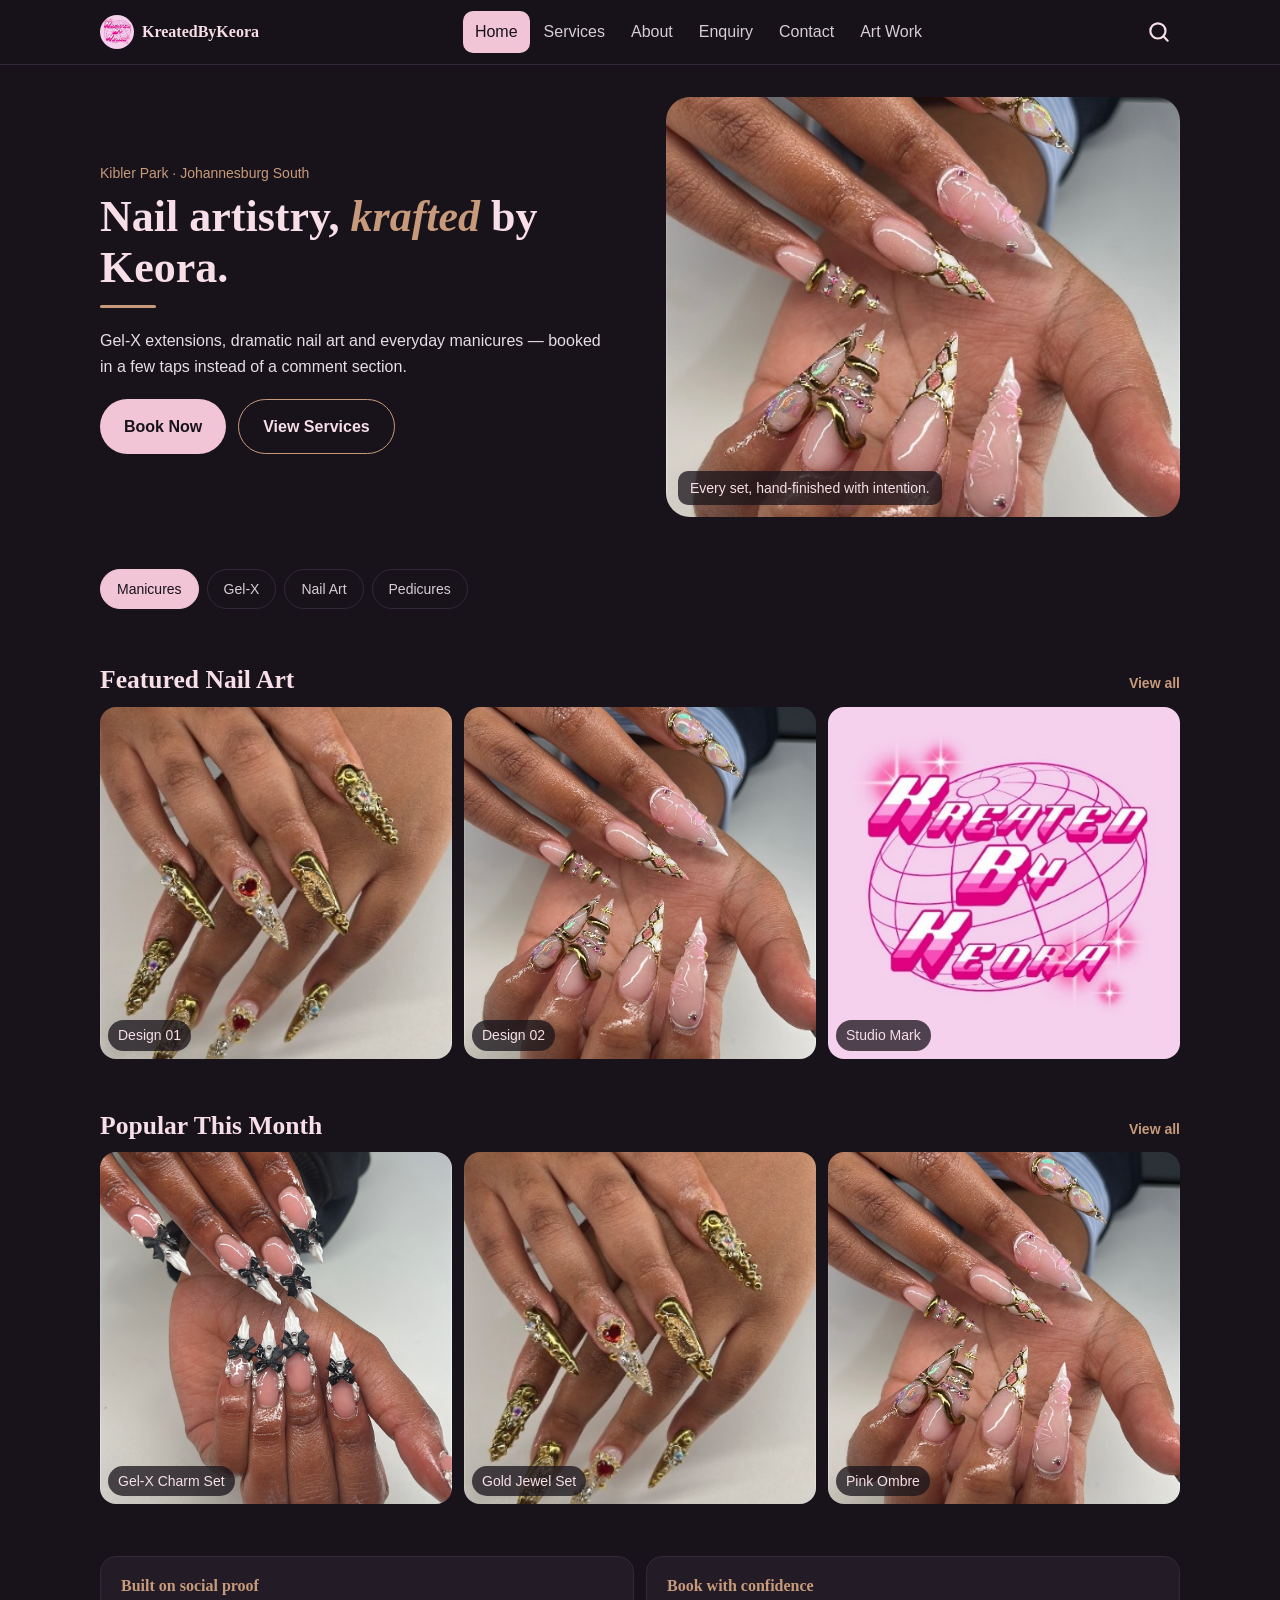
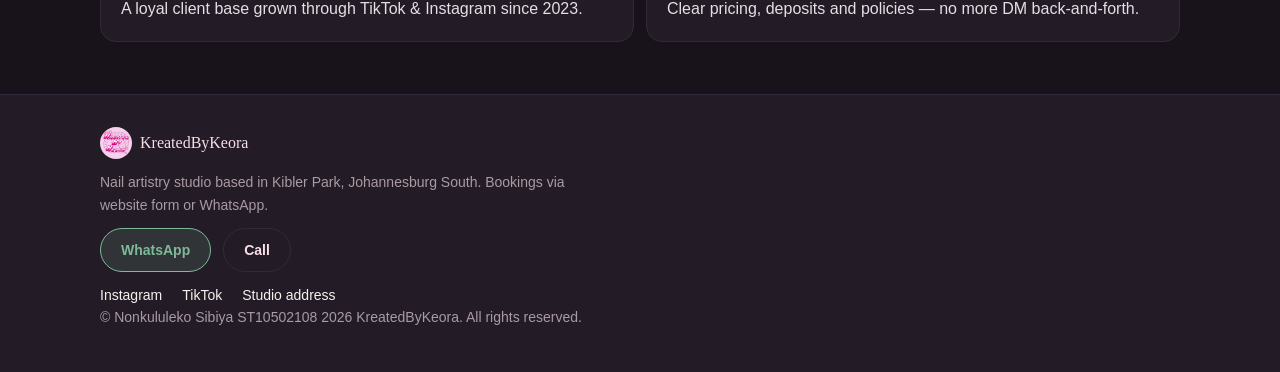
==== commit 8db9dee6: "editing, correcting and repairs" ====
--- a/index.html
+++ b/index.html
@@ -22,7 +22,7 @@
   <div class="wrap">
     <a href="index.html" class="brand">
       <img src="images/hero/logo.jpeg" alt="KreatedByKeora logo">
-      <br>
+     
       KreatedByKeora
     </a>
     <nav class="top-links" aria-label="Primary">
